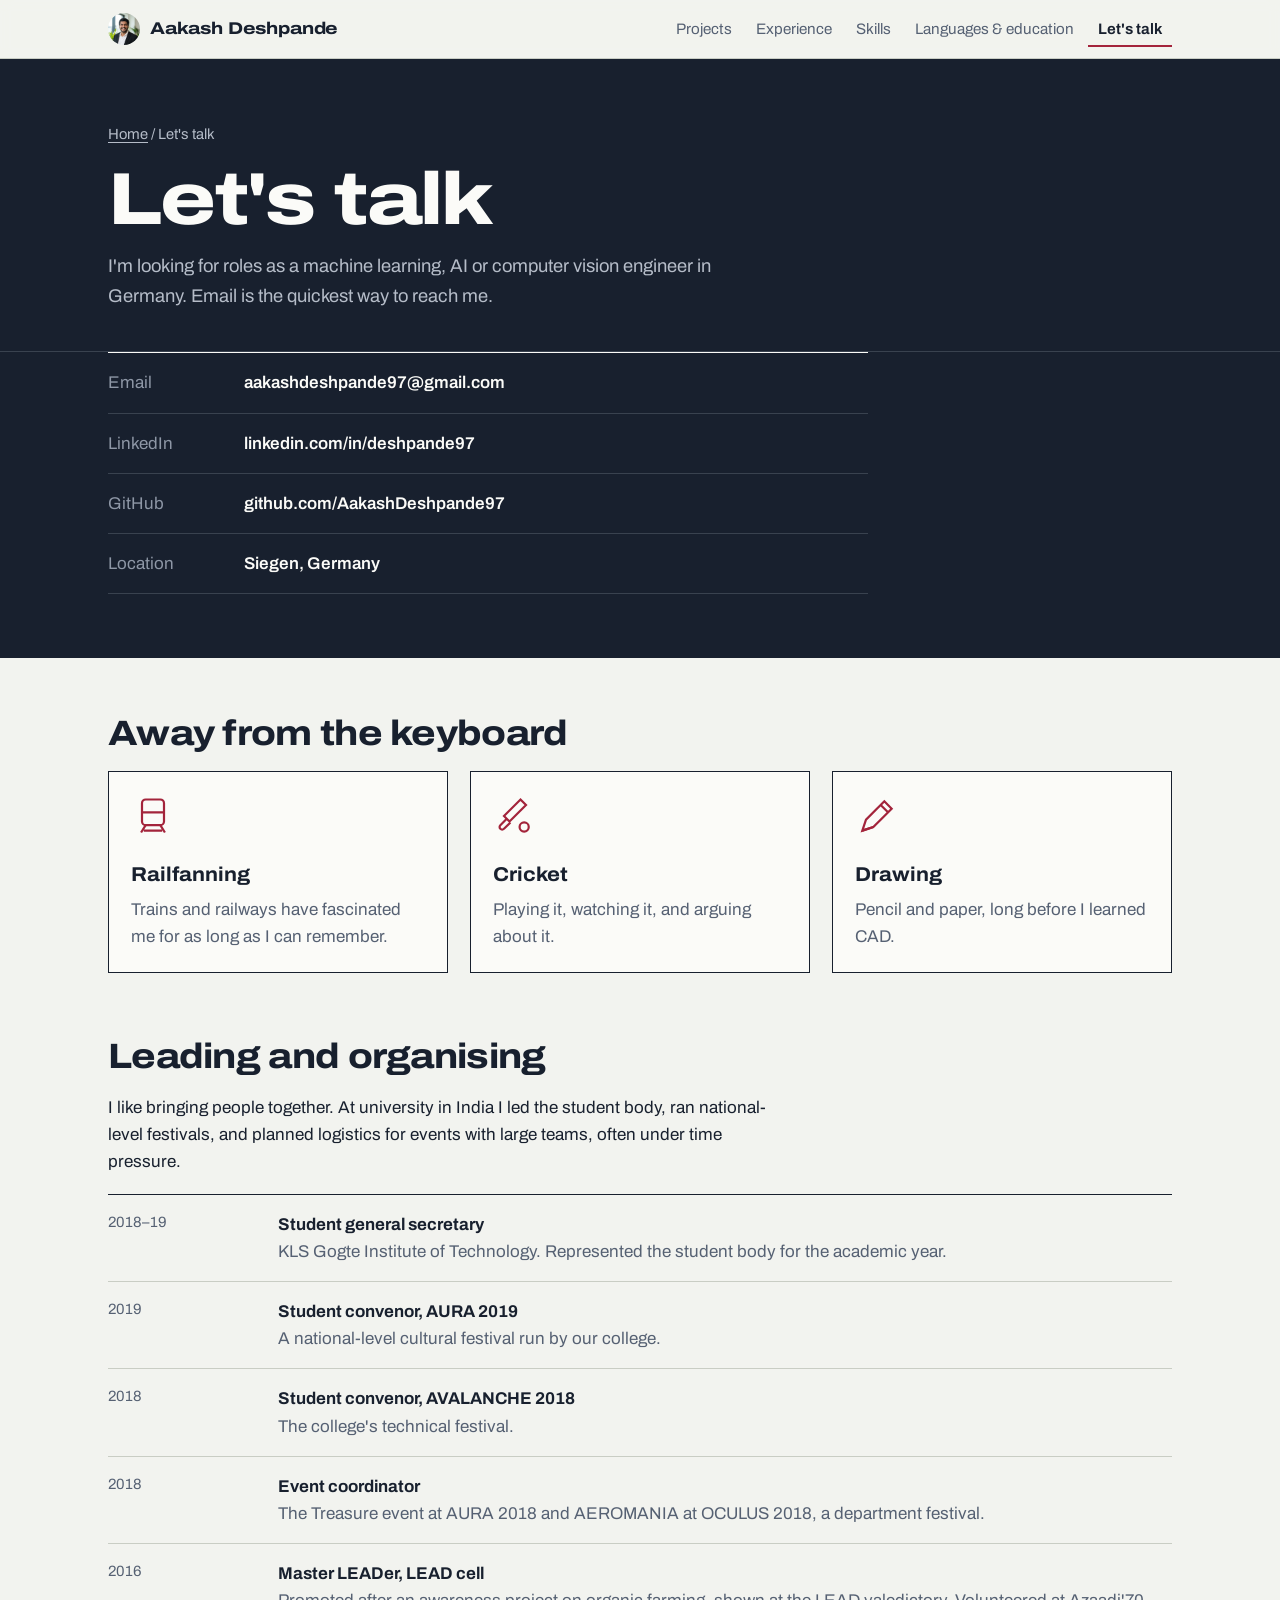
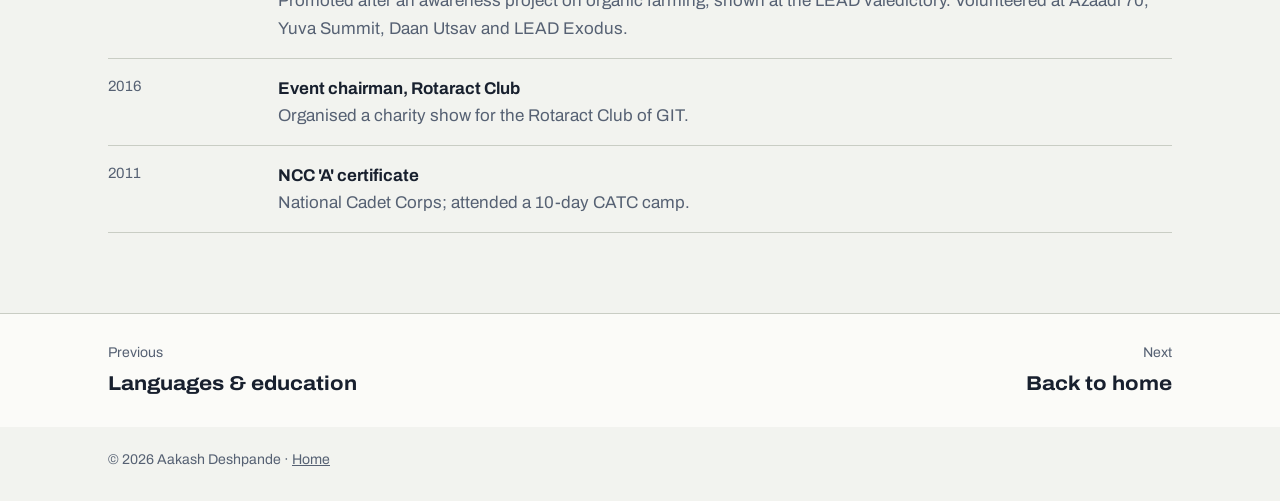
==== contact.html @ ca3c1982 "Add files via upload" ====
<!DOCTYPE html>
<html lang="en">
<head>
<meta charset="utf-8">
<meta name="viewport" content="width=device-width, initial-scale=1">
<title>Let&#x27;s talk · Aakash Deshpande</title>
<meta name="description" content="Contact Aakash Deshpande, Machine Learning Engineer in Siegen, Germany.">
<link rel="preconnect" href="https://fonts.googleapis.com">
<link rel="preconnect" href="https://fonts.gstatic.com" crossorigin>
<link href="https://fonts.googleapis.com/css2?family=Archivo:wdth,wght@62..125,400..800&display=swap" rel="stylesheet">
<link rel="stylesheet" href="assets/style.css">
</head>
<body>
<header class="top"><div class="wrap">
  <a class="brand" href="index.html"><img src="assets/img/aakash.jpg" alt="">Aakash Deshpande</a>
  <button class="menu-btn" type="button" aria-expanded="false">Menu</button>
  <nav aria-label="Main"><ul><li><a href="projects.html">Projects</a></li><li><a href="experience.html">Experience</a></li><li><a href="skills.html">Skills</a></li><li><a href="education.html">Languages &amp; education</a></li><li><a href="contact.html" aria-current="page">Let&#x27;s talk</a></li></ul></nav>
</div></header>

<main>
<div class="talk">
  <div class="page-head"><div class="wrap">
    <p class="crumbs"><a href="index.html">Home</a> / Let's talk</p>
    <h1>Let's talk</h1>
    <p class="lead">I'm looking for roles as a machine learning, AI or computer vision engineer in Germany. Email is the quickest way to reach me.</p>
  </div></div>
  <div class="wrap" style="padding-bottom:64px">
    <div class="rows">
      <a href="mailto:aakashdeshpande97@gmail.com"><span>Email</span><b>aakashdeshpande97@gmail.com</b></a>
      <a href="https://www.linkedin.com/in/deshpande97/" target="_blank" rel="noopener"><span>LinkedIn</span><b>linkedin.com/in/deshpande97</b></a>
      <a href="https://github.com/AakashDeshpande97" target="_blank" rel="noopener"><span>GitHub</span><b>github.com/AakashDeshpande97</b></a>
      <div><span>Location</span><b>Siegen, Germany</b></div>
    </div>
  </div>
</div>
<div class="fun page-body"><div class="wrap">
  <section>
    <h2 class="sec">Away from the keyboard</h2>
    <div class="hobbies">
      <div class="hobby"><svg viewBox="0 0 48 48" fill="none" stroke="currentColor" stroke-width="2.4" aria-hidden="true"><rect x="12" y="6" width="24" height="28" rx="4"/><path d="M12 20h24M18 28h.01M30 28h.01M16 34l-5 8M32 34l5 8M14 40h20"/></svg><h3>Railfanning</h3><p>Trains and railways have fascinated me for as long as I can remember.</p></div>
      <div class="hobby"><svg viewBox="0 0 48 48" fill="none" stroke="currentColor" stroke-width="2.4" aria-hidden="true"><path d="M30 6l6 6-18 18-6-6z"/><path d="M15 27l-7 7a2.8 2.8 0 0 0 4 4l7-7"/><circle cx="34" cy="36" r="5"/></svg><h3>Cricket</h3><p>Playing it, watching it, and arguing about it.</p></div>
      <div class="hobby"><svg viewBox="0 0 48 48" fill="none" stroke="currentColor" stroke-width="2.4" aria-hidden="true"><path d="M8 40l4-12L32 8l8 8-20 20z"/><path d="M28 12l8 8M8 40l12-4"/></svg><h3>Drawing</h3><p>Pencil and paper, long before I learned CAD.</p></div>
    </div>
  </section>
  <section>
    <h2 class="sec">Leading and organising</h2>
    <p class="prose" style="margin-bottom:18px"><span style="display:block;max-width:68ch">I like bringing people together. At university in India I led the student body, ran national-level festivals, and planned logistics for events with large teams, often under time pressure.</span></p>
    <ul class="lead-list"><li><span class="d">2018–19</span><div><b>Student general secretary</b><span>KLS Gogte Institute of Technology. Represented the student body for the academic year.</span></div></li><li><span class="d">2019</span><div><b>Student convenor, AURA 2019</b><span>A national-level cultural festival run by our college.</span></div></li><li><span class="d">2018</span><div><b>Student convenor, AVALANCHE 2018</b><span>The college&#x27;s technical festival.</span></div></li><li><span class="d">2018</span><div><b>Event coordinator</b><span>The Treasure event at AURA 2018 and AEROMANIA at OCULUS 2018, a department festival.</span></div></li><li><span class="d">2016</span><div><b>Master LEADer, LEAD cell</b><span>Promoted after an awareness project on organic farming, shown at the LEAD valedictory. Volunteered at Azaadi&#x27;70, Yuva Summit, Daan Utsav and LEAD Exodus.</span></div></li><li><span class="d">2016</span><div><b>Event chairman, Rotaract Club</b><span>Organised a charity show for the Rotaract Club of GIT.</span></div></li><li><span class="d">2011</span><div><b>NCC &#x27;A&#x27; certificate</b><span>National Cadet Corps; attended a 10-day CATC camp.</span></div></li></ul>
  </section>
</div></div>
</main>
<div class="next"><div class="wrap"><a href="education.html"><small>Previous</small><b>Languages &amp; education</b></a><a class="fwd" href="index.html"><small>Next</small><b>Back to home</b></a></div></div><footer class="foot"><div class="wrap">© 2026 Aakash Deshpande · <a href="index.html">Home</a></div></footer>
<script src="assets/site.js"></script>
</body>
</html>
---- assets/style.css ----
/* Aakash Deshpande portfolio, shared styles */
:root{
  --paper:#F2F3EF;
  --sheet:#FBFBF8;
  --ink:#18202E;
  --steel:#566173;
  --rule:#C9CDC4;
  --ruby:#A3243B;
  --grid:#E3E5DF;
  --font:"Archivo", system-ui, -apple-system, "Segoe UI", sans-serif;
}
*{box-sizing:border-box;margin:0;padding:0}
html{scroll-behavior:smooth}
@media (prefers-reduced-motion:reduce){html{scroll-behavior:auto}*,*::before,*::after{animation:none!important;transition:none!important}}
body{background:var(--paper);color:var(--ink);font-family:var(--font);font-variation-settings:"wdth" 100;font-size:1.0625rem;line-height:1.6;-webkit-font-smoothing:antialiased}
a{color:inherit}
img{max-width:100%;display:block}
a:focus-visible,button:focus-visible{outline:2px solid var(--ruby);outline-offset:3px;border-radius:2px}
.wrap{max-width:1120px;margin:0 auto;padding:0 28px}
.icon{width:18px;height:18px;flex:0 0 auto}

/* ---------- home ---------- */
.home{display:grid;grid-template-columns:minmax(0,1fr) minmax(0,1fr);min-height:100vh}
.me{display:flex;flex-direction:column;height:100vh;position:sticky;top:0;color:var(--sheet);background:var(--ink);overflow:hidden}
.me .photo{flex:1 1 auto;min-height:0;width:100%;object-fit:cover;object-position:50% 18%}
.me .info{flex:0 0 auto;padding:34px clamp(28px,4vw,56px) 40px;border-top:4px solid var(--ruby)}
.me h1{font-size:clamp(2.6rem,4.6vw,4.6rem);line-height:.9;font-weight:800;font-variation-settings:"wdth" 125;letter-spacing:-.035em}
.me h1 span{display:block}
.me .role{margin-top:18px;font-size:1.2rem;font-weight:600}
.me .facts{margin-top:6px;color:#C4CAD4;font-size:1rem}
.me .intro{margin-top:14px;max-width:46ch;color:#DDE1E7}
.me .social{display:flex;flex-wrap:wrap;gap:10px;margin-top:22px}
.me .social a{display:inline-flex;align-items:center;gap:8px;padding:9px 14px;border:1.5px solid rgba(251,251,248,.55);text-decoration:none;font-weight:600;font-size:.94rem}
.me .social a:hover{border-color:var(--sheet);background:rgba(251,251,248,.08)}

.menu{display:flex;flex-direction:column;justify-content:center;padding:56px clamp(28px,4vw,64px);
  background-image:linear-gradient(var(--grid) 1px,transparent 1px),linear-gradient(90deg,var(--grid) 1px,transparent 1px);background-size:32px 32px}
.menu .hello{color:var(--steel);margin-bottom:18px;max-width:44ch}
.menu ul{list-style:none;border-top:1.5px solid var(--ink)}
.menu li{border-bottom:1px solid var(--rule)}
.menu a{display:grid;grid-template-columns:minmax(0,1fr) auto;align-items:center;gap:6px 18px;padding:22px 16px 22px 4px;text-decoration:none;background:transparent;transition:background .18s,color .18s,padding .18s}
.menu a .name{font-size:clamp(1.6rem,2.6vw,2.2rem);font-weight:760;font-variation-settings:"wdth" 116;letter-spacing:-.02em;line-height:1.05}
.menu a .line{grid-column:1;color:var(--steel);font-size:1rem;line-height:1.45;transition:color .18s}
.menu a .count{grid-column:2;grid-row:1;color:var(--steel);font-size:.9rem;transition:color .18s}
.menu a .go{grid-column:2;grid-row:2;justify-self:end;width:22px;height:22px;color:var(--ruby);transition:transform .18s,color .18s}
.menu a:hover,.menu a:focus-visible{background:var(--ink);color:var(--sheet);padding-left:16px}
.menu a:hover .line,.menu a:focus-visible .line,.menu a:hover .count,.menu a:focus-visible .count{color:#C4CAD4}
.menu a:hover .go,.menu a:focus-visible .go{transform:translateX(4px);color:#E0566E}

@media (max-width:900px){
  .home{grid-template-columns:1fr}
  .me{height:auto;position:static}
  .me .photo{flex:none;height:62vh;min-height:360px}
  .menu{padding-top:40px;padding-bottom:48px}
}

/* ---------- inner pages ---------- */
.top{position:sticky;top:0;z-index:20;background:rgba(242,243,239,.94);backdrop-filter:blur(6px);border-bottom:1px solid var(--rule)}
.top .wrap{display:flex;align-items:center;justify-content:space-between;gap:20px;height:58px}
.brand{display:flex;align-items:center;gap:10px;text-decoration:none;font-weight:750;font-variation-settings:"wdth" 120;letter-spacing:-.01em}
.brand img{width:32px;height:32px;border-radius:50%;object-fit:cover;object-position:50% 20%}
.top nav ul{display:flex;gap:4px;list-style:none;font-size:.95rem}
.top nav a{display:block;padding:6px 10px;text-decoration:none;color:var(--steel)}
.top nav a:hover{color:var(--ink)}
.top nav a[aria-current="page"]{color:var(--ink);font-weight:650;box-shadow:inset 0 -2px 0 var(--ruby)}
.menu-btn{display:none;background:none;border:1.5px solid var(--ink);padding:6px 12px;font:inherit;font-weight:600;cursor:pointer;color:var(--ink)}
@media (max-width:860px){
  .menu-btn{display:block}
  .top nav{position:absolute;left:0;right:0;top:58px;background:var(--paper);border-bottom:1px solid var(--rule);display:none}
  .top nav.open{display:block}
  .top nav ul{flex-direction:column;padding:8px 20px 16px}
  .top nav a{padding:10px 0;border-bottom:1px solid var(--rule)}
}

.page-head{padding:64px 0 40px;
  background-image:linear-gradient(var(--grid) 1px,transparent 1px),linear-gradient(90deg,var(--grid) 1px,transparent 1px);background-size:32px 32px;border-bottom:1px solid var(--rule)}
.crumbs{font-size:.92rem;color:var(--steel);margin-bottom:18px}
.crumbs a{color:var(--steel);text-underline-offset:3px}
.page-head h1{font-size:clamp(2.4rem,6vw,4.6rem);line-height:.95;font-weight:800;font-variation-settings:"wdth" 122;letter-spacing:-.03em;max-width:20ch}
.page-head .lead{margin-top:18px;max-width:62ch;font-size:1.15rem;color:#2C3545}
.page-body{padding:56px 0 80px}
h2.sec{font-size:clamp(1.6rem,3vw,2.2rem);font-weight:760;font-variation-settings:"wdth" 114;letter-spacing:-.02em;line-height:1.1;margin:0 0 18px}
.page-body section+section{margin-top:64px}
.prose p{max-width:68ch;margin-bottom:14px}
.points{max-width:70ch;padding-left:1.1em}
.points li{margin-bottom:8px}
.points li::marker{color:var(--ruby)}
.muted{color:var(--steel)}

/* next-section footer */
.next{border-top:1px solid var(--rule);background:var(--sheet)}
.next .wrap{display:flex;justify-content:space-between;gap:16px;padding-top:28px;padding-bottom:28px;flex-wrap:wrap}
.next a{text-decoration:none;display:flex;flex-direction:column;gap:2px;max-width:48%}
.next a small{color:var(--steel);font-size:.88rem}
.next a b{font-size:1.25rem;font-weight:720;font-variation-settings:"wdth" 110}
.next a:hover b{text-decoration:underline;text-decoration-color:var(--ruby);text-underline-offset:4px}
.next a.fwd{text-align:right;margin-left:auto;align-items:flex-end}
.foot{padding:22px 0 30px;color:var(--steel);font-size:.88rem}

/* projects list */
.filters{display:flex;flex-wrap:wrap;gap:8px;margin-bottom:28px}
.filters button{font:inherit;font-size:.95rem;padding:7px 14px;border:1.5px solid var(--ink);background:var(--sheet);color:var(--ink);cursor:pointer}
.filters button[aria-pressed="true"]{background:var(--ink);color:var(--sheet)}
.plist{list-style:none;border-top:1.5px solid var(--ink)}
.plist li{border-bottom:1px solid var(--rule)}
.plist li[hidden]{display:none}
.plist a{display:grid;grid-template-columns:220px minmax(0,1fr) auto;gap:28px;align-items:center;padding:22px 8px;text-decoration:none;transition:background .18s}
.plist a:hover,.plist a:focus-visible{background:var(--sheet)}
.plist .thumb{aspect-ratio:16/10;overflow:hidden;background:var(--ink);border:1px solid var(--rule)}
.plist .thumb img{width:100%;height:100%;object-fit:cover}
.plist .kind{font-size:.88rem;color:var(--ruby);font-weight:600}
.plist h3{font-size:1.45rem;line-height:1.15;font-weight:720;font-variation-settings:"wdth" 108;letter-spacing:-.015em;margin:2px 0 6px}
.plist p{color:var(--steel);max-width:62ch}
.plist .when{font-size:.88rem;color:var(--steel);white-space:nowrap;align-self:start;padding-top:4px}
.plist .go{width:24px;height:24px;color:var(--ruby);justify-self:end;transition:transform .18s}
.plist a:hover .go{transform:translateX(4px)}
.plist .right{display:flex;flex-direction:column;justify-content:space-between;align-items:flex-end;align-self:stretch;gap:12px}
@media (max-width:760px){.plist a{grid-template-columns:1fr;gap:12px}.plist .right{flex-direction:row;align-items:center}}

/* project detail */
.meta{display:flex;flex-wrap:wrap;gap:10px 28px;margin-top:22px;font-size:.95rem}
.meta div span{display:block;color:var(--steel);font-size:.85rem}
.meta div b{font-weight:600}
.actions{display:flex;flex-wrap:wrap;gap:10px;margin-top:26px}
.btn{display:inline-flex;align-items:center;gap:8px;padding:10px 16px;border:1.5px solid var(--ink);text-decoration:none;font-weight:600;font-size:.95rem;background:var(--sheet)}
.btn.primary{background:var(--ink);color:var(--sheet)}
.btn:hover{border-color:var(--ruby)}
.overview{display:grid;grid-template-columns:minmax(0,1fr) 300px;gap:48px}
@media (max-width:860px){.overview{grid-template-columns:1fr;gap:28px}}
.figs{align-self:start;background:var(--sheet);border:1.5px solid var(--ink);padding:20px 22px}
.fig{padding:12px 0;border-bottom:1px dashed var(--rule)}
.fig:first-child{padding-top:0}.fig:last-child{border-bottom:0;padding-bottom:0}
.fig strong{display:block;font-size:1.8rem;line-height:1.05;font-weight:780;font-variation-settings:"wdth" 112;letter-spacing:-.02em}
.fig small{display:block;color:var(--steel);font-size:.88rem;line-height:1.35;margin-top:3px}
.steps{list-style:none;display:grid;grid-template-columns:repeat(auto-fit,minmax(170px,1fr));gap:0;counter-reset:s;border-top:1.5px solid var(--ink)}
.steps li{counter-increment:s;padding:16px 18px 18px 0;border-bottom:1px solid var(--rule)}
.steps li::before{content:counter(s);display:inline-grid;place-items:center;width:26px;height:26px;border:1.5px solid var(--ink);border-radius:50%;font-size:.85rem;font-weight:700;margin-bottom:10px}
.steps b{display:block;font-weight:680;line-height:1.25;margin-bottom:4px}
.steps span{color:var(--steel);font-size:.94rem;line-height:1.45;display:block;padding-right:6px}
.gallery{display:grid;grid-template-columns:repeat(2,minmax(0,1fr));gap:22px}
.gallery figure.wide{grid-column:1/-1}
@media (max-width:700px){.gallery{grid-template-columns:1fr}}
.gallery button{display:block;width:100%;padding:0;border:1px solid var(--rule);background:var(--sheet);cursor:zoom-in;overflow:hidden}
.gallery button img{width:100%;height:auto;transition:transform .3s}
.gallery button:hover img{transform:scale(1.015)}
.gallery figcaption{font-size:.92rem;color:var(--steel);margin-top:8px;max-width:70ch}
.gallery figcaption b{color:var(--ink);font-weight:650}
.sub-gallery{margin-top:28px}
.sub-gallery h3{font-size:1.15rem;font-weight:700;margin-bottom:12px}
.tags{display:flex;flex-wrap:wrap;gap:8px}
.tags span{font-size:.9rem;padding:4px 10px;background:var(--sheet);border:1px solid var(--rule)}
.table{border-collapse:collapse;width:100%;max-width:720px;font-size:.97rem}
.table th,.table td{text-align:left;padding:10px 12px;border-bottom:1px solid var(--rule)}
.table th{font-weight:650;border-bottom:1.5px solid var(--ink)}
.table td.hi{font-weight:700}
.table-wrap{overflow-x:auto}

/* lightbox */
.lb{position:fixed;inset:0;z-index:100;background:rgba(14,19,28,.94);display:none;flex-direction:column;align-items:center;justify-content:center;padding:56px 64px 24px}
.lb.open{display:flex}
.lb img{max-width:100%;max-height:calc(100vh - 140px);object-fit:contain;background:#fff}
.lb p{color:#D5DAE2;margin-top:14px;max-width:80ch;text-align:center;font-size:.95rem}
.lb button{position:absolute;background:none;border:1.5px solid rgba(255,255,255,.5);color:#fff;font:inherit;font-weight:600;cursor:pointer;padding:8px 12px}
.lb button:hover{border-color:#fff}
.lb .x{top:14px;right:16px}
.lb .prev{left:14px;top:50%;transform:translateY(-50%)}
.lb .nxt{right:14px;top:50%;transform:translateY(-50%)}
@media (max-width:700px){.lb{padding:56px 10px 70px}.lb .prev,.lb .nxt{top:auto;bottom:14px;transform:none}}

/* experience timeline */
.timeline{list-style:none;position:relative;margin-left:8px}
.timeline::before{content:"";position:absolute;left:0;top:10px;bottom:10px;width:1.5px;background:var(--ink)}
.timeline>li{position:relative;padding:0 0 44px 36px;display:grid;grid-template-columns:190px minmax(0,1fr);gap:24px}
.timeline>li:last-child{padding-bottom:0}
.timeline>li::before{content:"";position:absolute;left:-5px;top:8px;width:11px;height:11px;border-radius:50%;background:var(--paper);border:1.5px solid var(--ink)}
.timeline>li.now::before{background:var(--ruby);border-color:var(--ruby)}
.timeline .date{color:var(--steel);font-size:.95rem;padding-top:2px}
.timeline .date em{display:block;font-style:normal;color:var(--ruby);font-weight:600;font-size:.88rem;margin-top:2px}
.timeline h3{font-size:1.3rem;font-weight:720;font-variation-settings:"wdth" 106;line-height:1.25}
.timeline .org{color:var(--steel);margin:2px 0 10px}
.timeline .why{margin-top:10px;padding:10px 14px;background:var(--sheet);border-left:3px solid var(--ruby);font-size:.95rem;max-width:66ch}
@media (max-width:720px){.timeline>li{grid-template-columns:1fr;gap:4px}}

/* skills */
.skill-groups{display:grid;gap:0;border-top:1.5px solid var(--ink)}
.sg{display:grid;grid-template-columns:260px minmax(0,1fr);gap:28px;padding:26px 0;border-bottom:1px solid var(--rule)}
.sg h3{font-size:1.25rem;font-weight:720;font-variation-settings:"wdth" 108;line-height:1.2}
.sg h3 small{display:block;font-weight:400;color:var(--steel);font-size:.9rem;margin-top:6px;font-variation-settings:"wdth" 100}
.sg .chips{display:flex;flex-wrap:wrap;gap:8px}
.sg .chips span{padding:5px 11px;border:1px solid var(--rule);background:var(--sheet);font-size:.95rem}
.sg .used{margin-top:12px;font-size:.92rem;color:var(--steel)}
.sg .used a{color:var(--ink);text-underline-offset:3px;text-decoration-color:var(--ruby)}
.sg.minor h3{font-size:1.05rem}
.sg.minor .chips span{font-size:.9rem;color:var(--steel)}
@media (max-width:760px){.sg{grid-template-columns:1fr;gap:12px}}
.balance{display:flex;height:10px;margin:8px 0 6px;max-width:560px}
.balance i{display:block;height:100%}
.legend{display:flex;flex-wrap:wrap;gap:6px 18px;font-size:.88rem;color:var(--steel);max-width:560px}
.legend b{display:inline-block;width:10px;height:10px;margin-right:6px;vertical-align:-1px}

/* education */
.two{display:grid;grid-template-columns:minmax(0,1.2fr) minmax(0,1fr);gap:56px}
@media (max-width:860px){.two{grid-template-columns:1fr;gap:40px}}
.edu{padding:20px 0;border-bottom:1px solid var(--rule)}
.edu:first-of-type{border-top:1.5px solid var(--ink)}
.edu h3{font-size:1.3rem;font-weight:720;font-variation-settings:"wdth" 106}
.edu .org{color:var(--steel)}
.edu p{margin-top:8px;max-width:62ch}
.langs{border-top:1.5px solid var(--ink)}
.lang{display:grid;grid-template-columns:100px minmax(0,1fr) 140px;align-items:center;gap:14px;padding:13px 0;border-bottom:1px solid var(--rule)}
.lang .bar{height:6px;background:var(--grid);position:relative}
.lang .bar i{position:absolute;inset:0 auto 0 0;background:var(--ink)}
.lang small{color:var(--steel);font-size:.9rem;text-align:right}
.certs{list-style:none;border-top:1.5px solid var(--ink)}
.certs li{display:grid;grid-template-columns:120px minmax(0,1fr);gap:20px;padding:14px 0;border-bottom:1px solid var(--rule)}
.certs .d{color:var(--steel);font-size:.92rem}
.certs b{font-weight:650}
.certs span{display:block;color:var(--steel);font-size:.93rem}
@media (max-width:560px){.certs li{grid-template-columns:1fr;gap:2px}}

/* contact */
.talk{background:var(--ink);color:var(--sheet)}
.talk .page-head{background:none;border-bottom-color:#39424F}
.talk .page-head .lead,.talk .crumbs,.talk .crumbs a{color:#B5BCC8}
.rows{display:grid;max-width:760px;border-top:1.5px solid var(--sheet)}
.rows a,.rows div{display:grid;grid-template-columns:120px minmax(0,1fr);gap:16px;padding:16px 0;border-bottom:1px solid #39424F;text-decoration:none}
.rows span{color:#8E97A6}
.rows b{font-weight:600;word-break:break-word}
.rows a:hover b{text-decoration:underline;text-decoration-color:#E0566E;text-underline-offset:4px}
.fun{background:var(--paper);color:var(--ink)}
.hobbies{display:grid;grid-template-columns:repeat(3,minmax(0,1fr));gap:22px}
@media (max-width:820px){.hobbies{grid-template-columns:1fr}}
.hobby{background:var(--sheet);border:1.5px solid var(--ink);padding:22px}
.hobby svg{width:44px;height:44px;color:var(--ruby);margin-bottom:12px}
.hobby h3{font-size:1.25rem;font-weight:720;font-variation-settings:"wdth" 108;margin-bottom:6px}
.hobby p{color:var(--steel)}
.lead-list{list-style:none;border-top:1.5px solid var(--ink)}
.lead-list li{display:grid;grid-template-columns:150px minmax(0,1fr);gap:20px;padding:16px 0;border-bottom:1px solid var(--rule)}
.lead-list .d{color:var(--steel);font-size:.93rem}
.lead-list b{font-weight:680}
.lead-list span{display:block;color:var(--steel)}
@media (max-width:560px){.lead-list li{grid-template-columns:1fr;gap:2px}}
.gallery figure:not(.wide) button{aspect-ratio:4/3;display:flex;align-items:center;justify-content:center}
.gallery figure:not(.wide) button img{width:100%;height:100%;object-fit:contain}
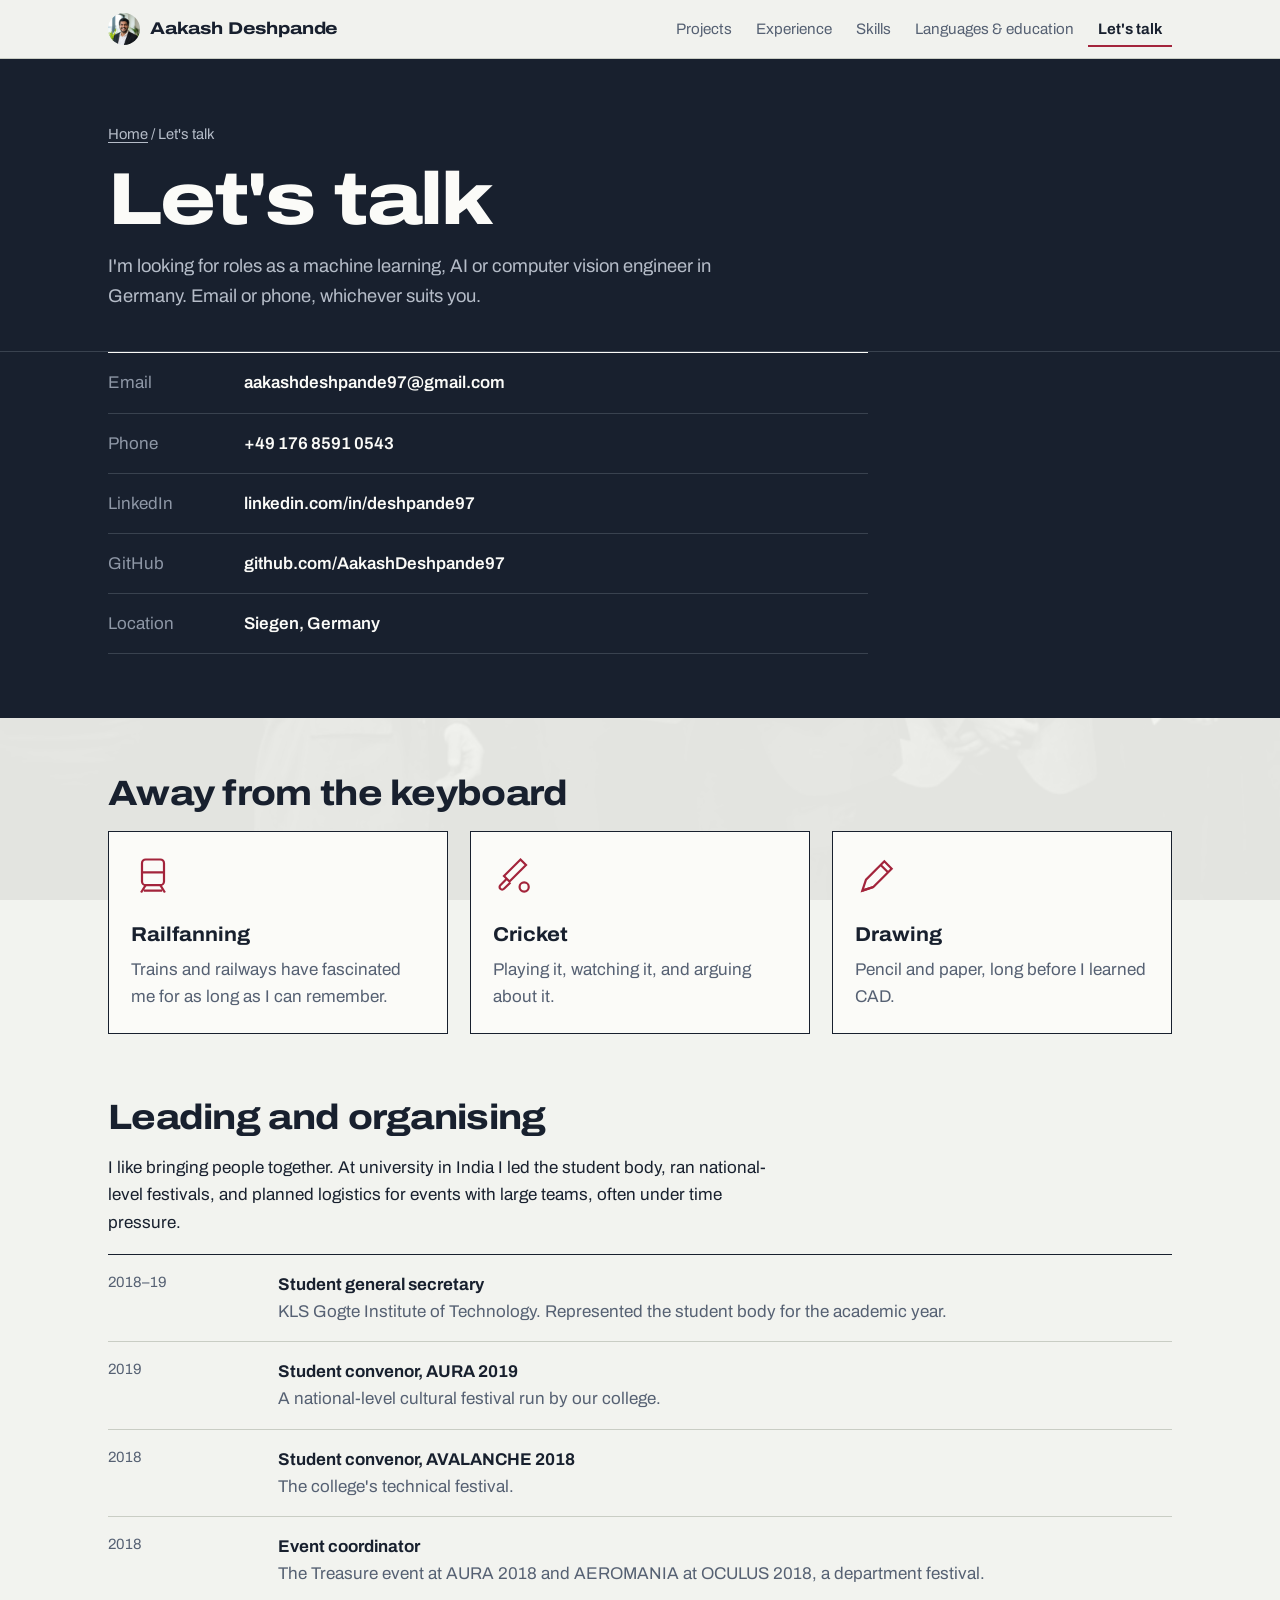
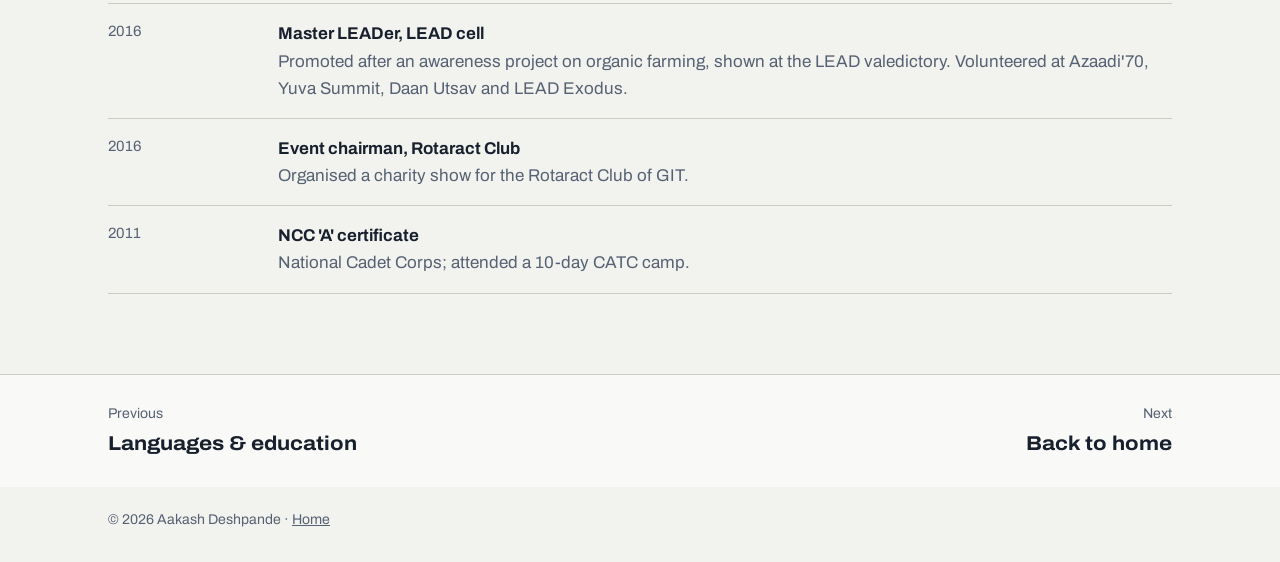
==== commit fe37add1: "Add files via upload" ====
--- a/contact.html
+++ b/contact.html
@@ -10,7 +10,7 @@
 <link href="https://fonts.googleapis.com/css2?family=Archivo:wdth,wght@62..125,400..800&display=swap" rel="stylesheet">
 <link rel="stylesheet" href="assets/style.css">
 </head>
-<body>
+<body class="inner">
 <header class="top"><div class="wrap">
   <a class="brand" href="index.html"><img src="assets/img/aakash.jpg" alt="">Aakash Deshpande</a>
   <button class="menu-btn" type="button" aria-expanded="false">Menu</button>
@@ -22,11 +22,12 @@
   <div class="page-head"><div class="wrap">
     <p class="crumbs"><a href="index.html">Home</a> / Let's talk</p>
     <h1>Let's talk</h1>
-    <p class="lead">I'm looking for roles as a machine learning, AI or computer vision engineer in Germany. Email is the quickest way to reach me.</p>
+    <p class="lead">I'm looking for roles as a machine learning, AI or computer vision engineer in Germany. Email or phone, whichever suits you.</p>
   </div></div>
   <div class="wrap" style="padding-bottom:64px">
     <div class="rows">
       <a href="mailto:aakashdeshpande97@gmail.com"><span>Email</span><b>aakashdeshpande97@gmail.com</b></a>
+      <a href="tel:+4917685910543"><span>Phone</span><b>+49 176 8591 0543</b></a>
       <a href="https://www.linkedin.com/in/deshpande97/" target="_blank" rel="noopener"><span>LinkedIn</span><b>linkedin.com/in/deshpande97</b></a>
       <a href="https://github.com/AakashDeshpande97" target="_blank" rel="noopener"><span>GitHub</span><b>github.com/AakashDeshpande97</b></a>
       <div><span>Location</span><b>Siegen, Germany</b></div>
--- a/assets/style.css
+++ b/assets/style.css
@@ -242,3 +242,12 @@
 @media (max-width:560px){.lead-list li{grid-template-columns:1fr;gap:2px}}
 .gallery figure:not(.wide) button{aspect-ratio:4/3;display:flex;align-items:center;justify-content:center}
 .gallery figure:not(.wide) button img{width:100%;height:100%;object-fit:contain}
+
+/* subtle graduation photo behind inner pages */
+html{background:var(--paper)}
+body.inner{background:transparent;position:relative}
+body.inner::before{content:"";position:fixed;inset:0;z-index:-1;pointer-events:none;
+  background:url("img/graduation-bg.jpg") center 35%/cover no-repeat;opacity:.06}
+body.inner .page-head{background-color:transparent}
+body.inner .next{background:rgba(251,251,248,.85)}
+body.inner .fun{background:transparent}
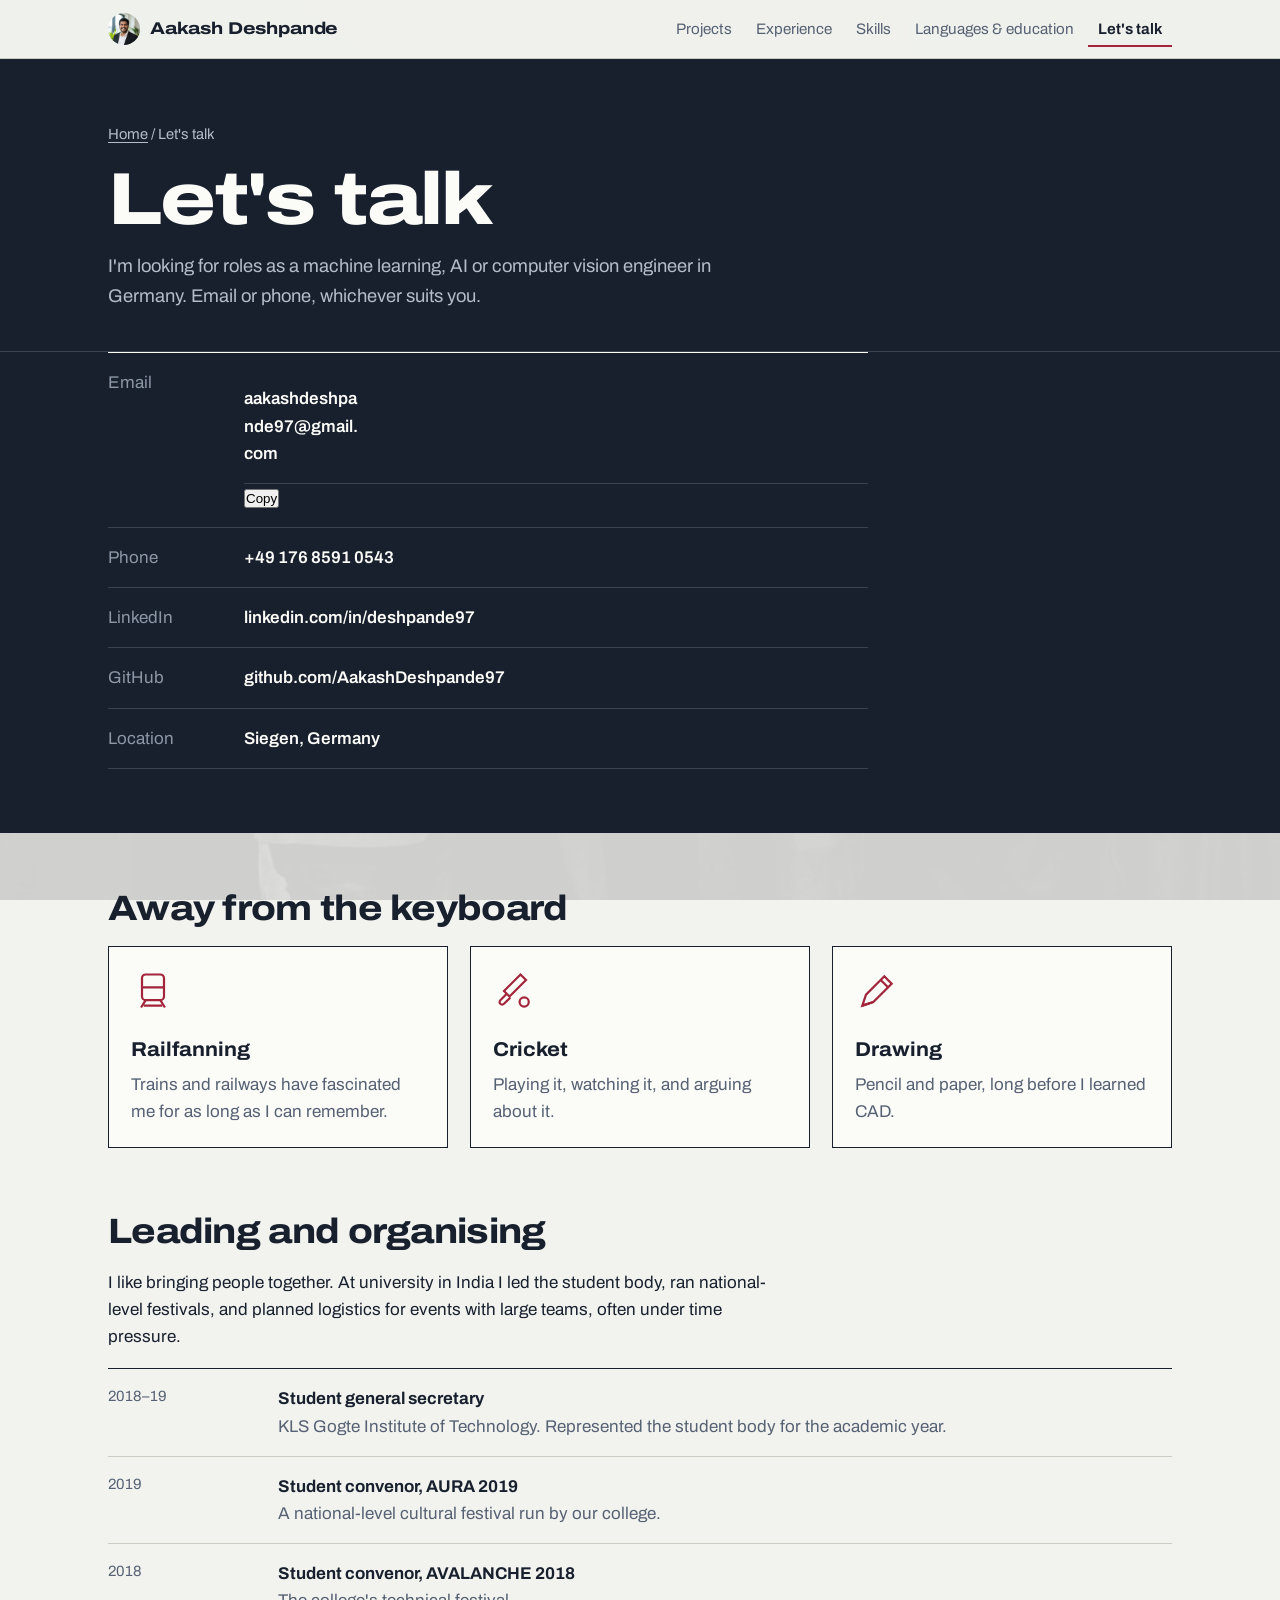
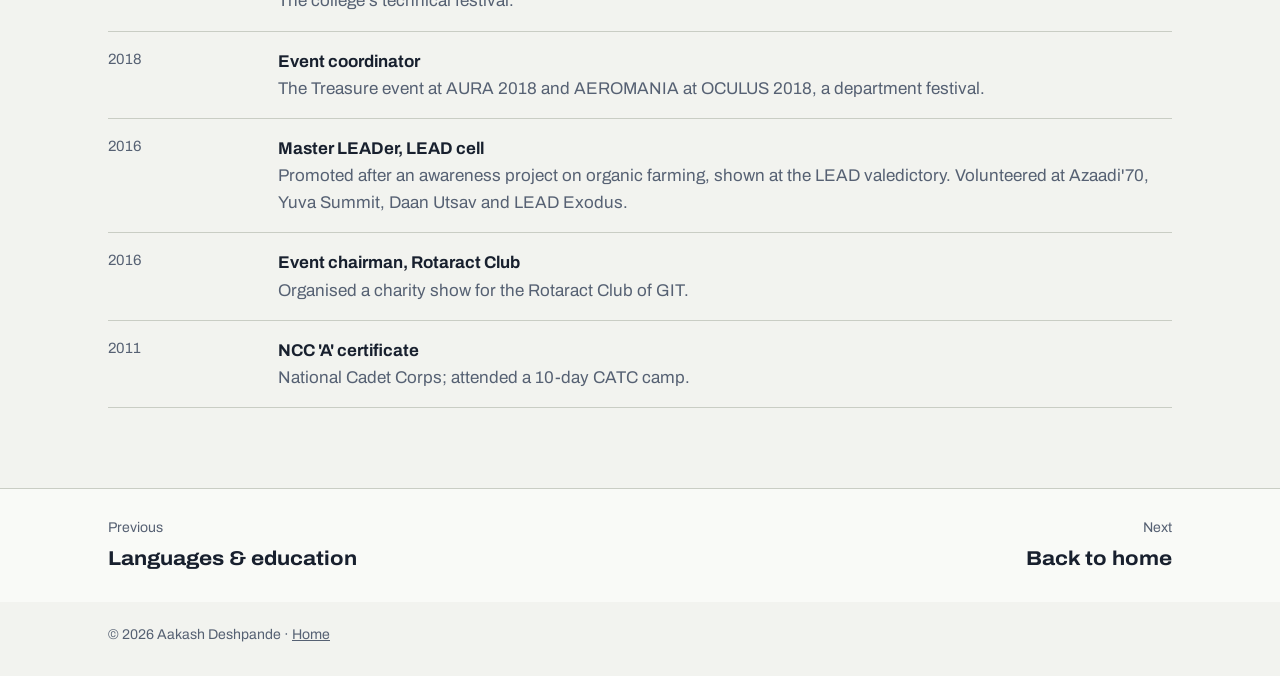
==== commit 88ae1c4f: "Add files via upload" ====
--- a/contact.html
+++ b/contact.html
@@ -26,7 +26,7 @@
   </div></div>
   <div class="wrap" style="padding-bottom:64px">
     <div class="rows">
-      <a href="mailto:aakashdeshpande97@gmail.com"><span>Email</span><b>aakashdeshpande97@gmail.com</b></a>
+      <div class="mailrow"><span>Email</span><b><a href="mailto:aakashdeshpande97@gmail.com">aakashdeshpande97@gmail.com</a><button class="copy" type="button" data-copy="aakashdeshpande97@gmail.com">Copy</button></b></div>
       <a href="tel:+4917685910543"><span>Phone</span><b>+49 176 8591 0543</b></a>
       <a href="https://www.linkedin.com/in/deshpande97/" target="_blank" rel="noopener"><span>LinkedIn</span><b>linkedin.com/in/deshpande97</b></a>
       <a href="https://github.com/AakashDeshpande97" target="_blank" rel="noopener"><span>GitHub</span><b>github.com/AakashDeshpande97</b></a>
--- a/assets/style.css
+++ b/assets/style.css
@@ -247,7 +247,7 @@
 html{background:var(--paper)}
 body.inner{background:transparent;position:relative}
 body.inner::before{content:"";position:fixed;inset:0;z-index:-1;pointer-events:none;
-  background:url("img/graduation-bg.jpg") center 35%/cover no-repeat;opacity:.06}
+  background:url("img/graduation-bg.jpg") center 35%/cover no-repeat;opacity:.14}
 body.inner .page-head{background-color:transparent}
 body.inner .next{background:rgba(251,251,248,.85)}
 body.inner .fun{background:transparent}
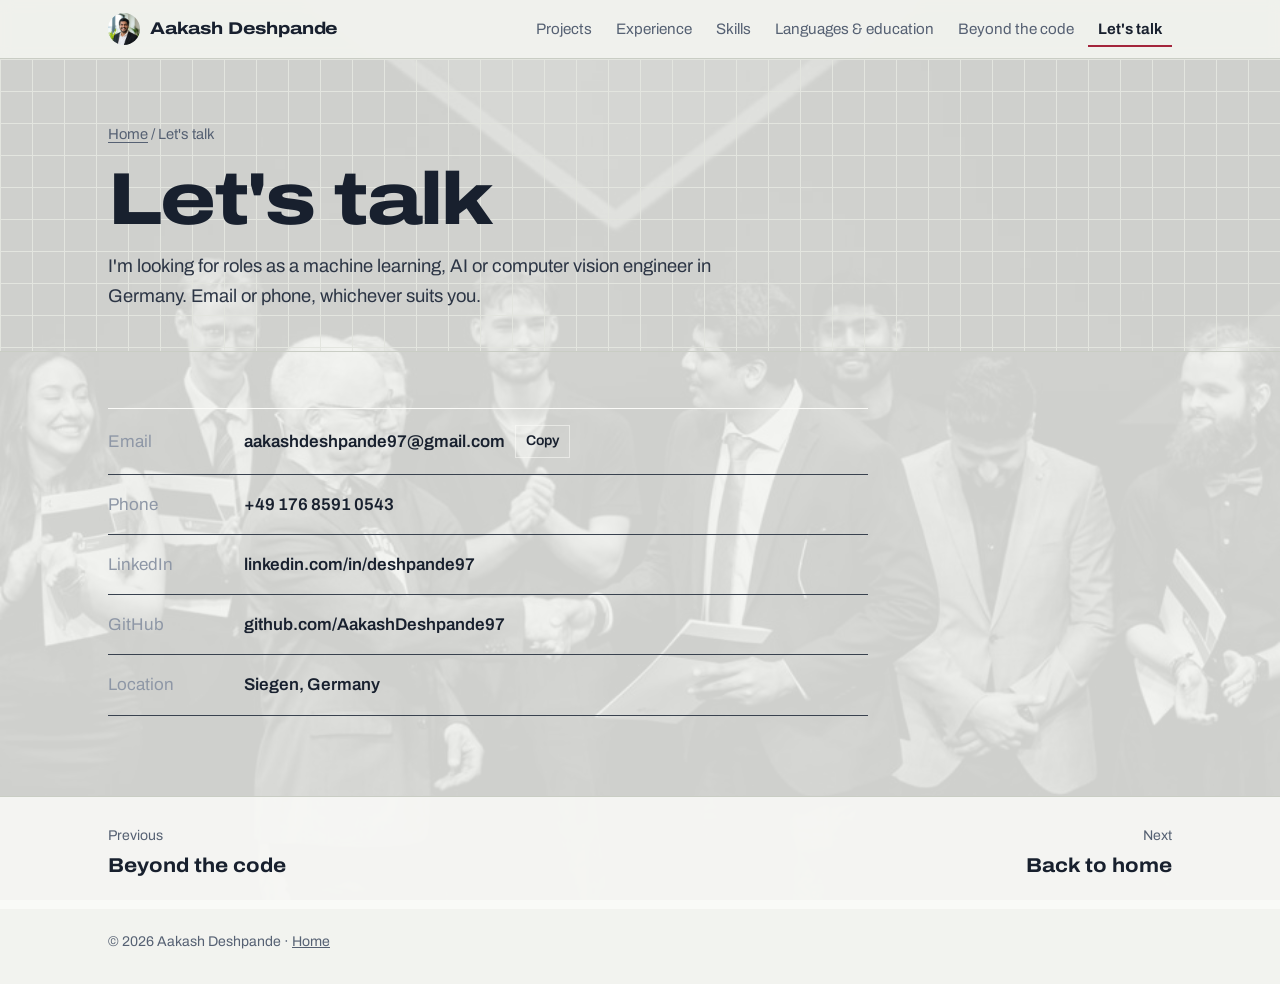
==== commit 90e1a872: "Add files via upload" ====
--- a/contact.html
+++ b/contact.html
@@ -14,43 +14,26 @@
 <header class="top"><div class="wrap">
   <a class="brand" href="index.html"><img src="assets/img/aakash.jpg" alt="">Aakash Deshpande</a>
   <button class="menu-btn" type="button" aria-expanded="false">Menu</button>
-  <nav aria-label="Main"><ul><li><a href="projects.html">Projects</a></li><li><a href="experience.html">Experience</a></li><li><a href="skills.html">Skills</a></li><li><a href="education.html">Languages &amp; education</a></li><li><a href="contact.html" aria-current="page">Let&#x27;s talk</a></li></ul></nav>
+  <nav aria-label="Main"><ul><li><a href="projects.html">Projects</a></li><li><a href="experience.html">Experience</a></li><li><a href="skills.html">Skills</a></li><li><a href="education.html">Languages &amp; education</a></li><li><a href="beyond.html">Beyond the code</a></li><li><a href="contact.html" aria-current="page">Let&#x27;s talk</a></li></ul></nav>
 </div></header>
 
 <main>
-<div class="talk">
-  <div class="page-head"><div class="wrap">
-    <p class="crumbs"><a href="index.html">Home</a> / Let's talk</p>
-    <h1>Let's talk</h1>
-    <p class="lead">I'm looking for roles as a machine learning, AI or computer vision engineer in Germany. Email or phone, whichever suits you.</p>
-  </div></div>
-  <div class="wrap" style="padding-bottom:64px">
-    <div class="rows">
-      <div class="mailrow"><span>Email</span><b><a href="mailto:aakashdeshpande97@gmail.com">aakashdeshpande97@gmail.com</a><button class="copy" type="button" data-copy="aakashdeshpande97@gmail.com">Copy</button></b></div>
-      <a href="tel:+4917685910543"><span>Phone</span><b>+49 176 8591 0543</b></a>
-      <a href="https://www.linkedin.com/in/deshpande97/" target="_blank" rel="noopener"><span>LinkedIn</span><b>linkedin.com/in/deshpande97</b></a>
-      <a href="https://github.com/AakashDeshpande97" target="_blank" rel="noopener"><span>GitHub</span><b>github.com/AakashDeshpande97</b></a>
-      <div><span>Location</span><b>Siegen, Germany</b></div>
-    </div>
+<div class="page-head"><div class="wrap">
+  <p class="crumbs"><a href="index.html">Home</a> / Let's talk</p>
+  <h1>Let's talk</h1>
+  <p class="lead">I'm looking for roles as a machine learning, AI or computer vision engineer in Germany. Email or phone, whichever suits you.</p>
+</div></div>
+<div class="page-body"><div class="wrap">
+  <div class="rows light">
+    <div class="mailrow"><span>Email</span><b><a href="mailto:aakashdeshpande97@gmail.com">aakashdeshpande97@gmail.com</a><button class="copy" type="button" data-copy="aakashdeshpande97@gmail.com">Copy</button></b></div>
+    <a href="tel:+4917685910543"><span>Phone</span><b>+49 176 8591 0543</b></a>
+    <a href="https://www.linkedin.com/in/deshpande97/" target="_blank" rel="noopener"><span>LinkedIn</span><b>linkedin.com/in/deshpande97</b></a>
+    <a href="https://github.com/AakashDeshpande97" target="_blank" rel="noopener"><span>GitHub</span><b>github.com/AakashDeshpande97</b></a>
+    <div><span>Location</span><b>Siegen, Germany</b></div>
   </div>
-</div>
-<div class="fun page-body"><div class="wrap">
-  <section>
-    <h2 class="sec">Away from the keyboard</h2>
-    <div class="hobbies">
-      <div class="hobby"><svg viewBox="0 0 48 48" fill="none" stroke="currentColor" stroke-width="2.4" aria-hidden="true"><rect x="12" y="6" width="24" height="28" rx="4"/><path d="M12 20h24M18 28h.01M30 28h.01M16 34l-5 8M32 34l5 8M14 40h20"/></svg><h3>Railfanning</h3><p>Trains and railways have fascinated me for as long as I can remember.</p></div>
-      <div class="hobby"><svg viewBox="0 0 48 48" fill="none" stroke="currentColor" stroke-width="2.4" aria-hidden="true"><path d="M30 6l6 6-18 18-6-6z"/><path d="M15 27l-7 7a2.8 2.8 0 0 0 4 4l7-7"/><circle cx="34" cy="36" r="5"/></svg><h3>Cricket</h3><p>Playing it, watching it, and arguing about it.</p></div>
-      <div class="hobby"><svg viewBox="0 0 48 48" fill="none" stroke="currentColor" stroke-width="2.4" aria-hidden="true"><path d="M8 40l4-12L32 8l8 8-20 20z"/><path d="M28 12l8 8M8 40l12-4"/></svg><h3>Drawing</h3><p>Pencil and paper, long before I learned CAD.</p></div>
-    </div>
-  </section>
-  <section>
-    <h2 class="sec">Leading and organising</h2>
-    <p class="prose" style="margin-bottom:18px"><span style="display:block;max-width:68ch">I like bringing people together. At university in India I led the student body, ran national-level festivals, and planned logistics for events with large teams, often under time pressure.</span></p>
-    <ul class="lead-list"><li><span class="d">2018–19</span><div><b>Student general secretary</b><span>KLS Gogte Institute of Technology. Represented the student body for the academic year.</span></div></li><li><span class="d">2019</span><div><b>Student convenor, AURA 2019</b><span>A national-level cultural festival run by our college.</span></div></li><li><span class="d">2018</span><div><b>Student convenor, AVALANCHE 2018</b><span>The college&#x27;s technical festival.</span></div></li><li><span class="d">2018</span><div><b>Event coordinator</b><span>The Treasure event at AURA 2018 and AEROMANIA at OCULUS 2018, a department festival.</span></div></li><li><span class="d">2016</span><div><b>Master LEADer, LEAD cell</b><span>Promoted after an awareness project on organic farming, shown at the LEAD valedictory. Volunteered at Azaadi&#x27;70, Yuva Summit, Daan Utsav and LEAD Exodus.</span></div></li><li><span class="d">2016</span><div><b>Event chairman, Rotaract Club</b><span>Organised a charity show for the Rotaract Club of GIT.</span></div></li><li><span class="d">2011</span><div><b>NCC &#x27;A&#x27; certificate</b><span>National Cadet Corps; attended a 10-day CATC camp.</span></div></li></ul>
-  </section>
 </div></div>
 </main>
-<div class="next"><div class="wrap"><a href="education.html"><small>Previous</small><b>Languages &amp; education</b></a><a class="fwd" href="index.html"><small>Next</small><b>Back to home</b></a></div></div><footer class="foot"><div class="wrap">© 2026 Aakash Deshpande · <a href="index.html">Home</a></div></footer>
+<div class="next"><div class="wrap"><a href="beyond.html"><small>Previous</small><b>Beyond the code</b></a><a class="fwd" href="index.html"><small>Next</small><b>Back to home</b></a></div></div><footer class="foot"><div class="wrap">© 2026 Aakash Deshpande · <a href="index.html">Home</a></div></footer>
 <script src="assets/site.js"></script>
 </body>
 </html>
--- a/assets/style.css
+++ b/assets/style.css
@@ -251,3 +251,55 @@
 body.inner .page-head{background-color:transparent}
 body.inner .next{background:rgba(251,251,248,.85)}
 body.inner .fun{background:transparent}
+
+
+.me .addr{margin-top:14px;font-size:.98rem;color:#DDE1E7}
+.rows .mailrow{display:grid;grid-template-columns:120px minmax(0,1fr);gap:16px;padding:16px 0;border-bottom:1px solid #39424F;align-items:center}
+.rows .mailrow b a{display:inline;padding:0;border:0;text-decoration:none;word-break:break-word}
+.rows .mailrow b a:hover{text-decoration:underline;text-decoration-color:#E0566E;text-underline-offset:4px}
+@media (max-width:560px){.rows a,.rows div,.rows .mailrow{grid-template-columns:84px minmax(0,1fr)}}
+
+/* banner shown only inside in-app browsers */
+.inapp{position:relative;z-index:50;display:flex;align-items:center;gap:12px;flex-wrap:wrap;padding:12px 44px 12px 16px;background:var(--ruby);color:#fff;font-size:.95rem;line-height:1.4}
+.inapp span{flex:1 1 220px}
+.inapp-btn{flex:0 0 auto;padding:8px 14px;background:#fff;color:var(--ruby);font-weight:700;text-decoration:none}
+.inapp-x{position:absolute;right:8px;top:8px;background:none;border:0;color:#fff;font-size:1.5rem;line-height:1;cursor:pointer;padding:2px 8px}
+
+/* copy-email buttons */
+.copy{font:inherit;font-size:.88rem;font-weight:600;cursor:pointer;padding:4px 10px;border:1.5px solid currentColor;background:transparent;color:inherit;vertical-align:middle}
+.copy:hover{border-color:var(--ruby)}
+.me .addr{display:flex;align-items:center;flex-wrap:wrap;gap:8px}
+.me .addr .copy{border-color:rgba(251,251,248,.55)}
+.rows .mailrow b{display:flex;flex-wrap:wrap;align-items:center;gap:8px 10px}
+.rows .mailrow .copy{border-color:rgba(251,251,248,.55)}
+
+/* photo: never squeeze it to a strip on short screens */
+.me{height:auto;min-height:100vh;position:relative}
+.me .photo{flex:0 0 auto;height:clamp(420px,58vh,640px);min-height:0;object-position:50% 24%}
+.me .info{flex:1 0 auto}
+.menu{position:sticky;top:0;min-height:100vh;align-self:start}
+@media (max-width:900px){.me .photo{height:62vh;min-height:360px}.menu{position:static;min-height:0}}
+
+/* home v2: two-column info so the photo keeps its height */
+.home{grid-template-columns:minmax(0,1.2fr) minmax(0,1fr)}
+.me{height:auto;min-height:100vh;position:relative}
+.me .photo{flex:0 0 auto;height:clamp(440px,60vh,680px)}
+.me .info{flex:1 0 auto;display:grid;grid-template-columns:minmax(0,.9fr) minmax(0,1.3fr);gap:20px 40px;align-content:start;padding:30px clamp(28px,3.5vw,52px) 34px}
+.me h1{font-size:clamp(2.3rem,3.5vw,3.6rem)}
+.me .role{margin-top:14px;font-size:1.1rem}
+.me .facts{font-size:.95rem}
+.me .intro{margin-top:0;font-size:.98rem;line-height:1.55;max-width:none}
+.me .addr{margin-top:14px;font-size:.95rem}
+.me .social{margin-top:14px}
+.me .social a{padding:8px 12px;font-size:.9rem}
+@media (max-width:1100px){.me .info{grid-template-columns:1fr;gap:16px}}
+@media (max-width:900px){.home{grid-template-columns:1fr}.me{min-height:0}.me .photo{height:62vh;min-height:360px}}
+.me .photo{flex:1 1 auto;height:auto;min-height:clamp(440px,60vh,680px)}
+.me .info{flex:0 0 auto}
+@media (max-width:900px){.me .photo{flex:none;height:62vh;min-height:360px}}
+.me{display:grid;grid-template-rows:minmax(clamp(440px,60vh,680px),1fr) auto;min-height:100vh}
+.me .photo{height:100%;min-height:0;flex:none}
+@media (max-width:900px){.me{display:flex;min-height:0}.me .photo{height:62vh;min-height:360px}}
+.me .photo-wrap{position:relative;min-height:clamp(440px,60vh,680px);overflow:hidden}
+.me .photo-wrap .photo{position:absolute;inset:0;width:100%;height:100%;min-height:0;object-fit:cover;object-position:50% 18%}
+@media (max-width:900px){.me .photo-wrap{height:62vh;min-height:360px}}
